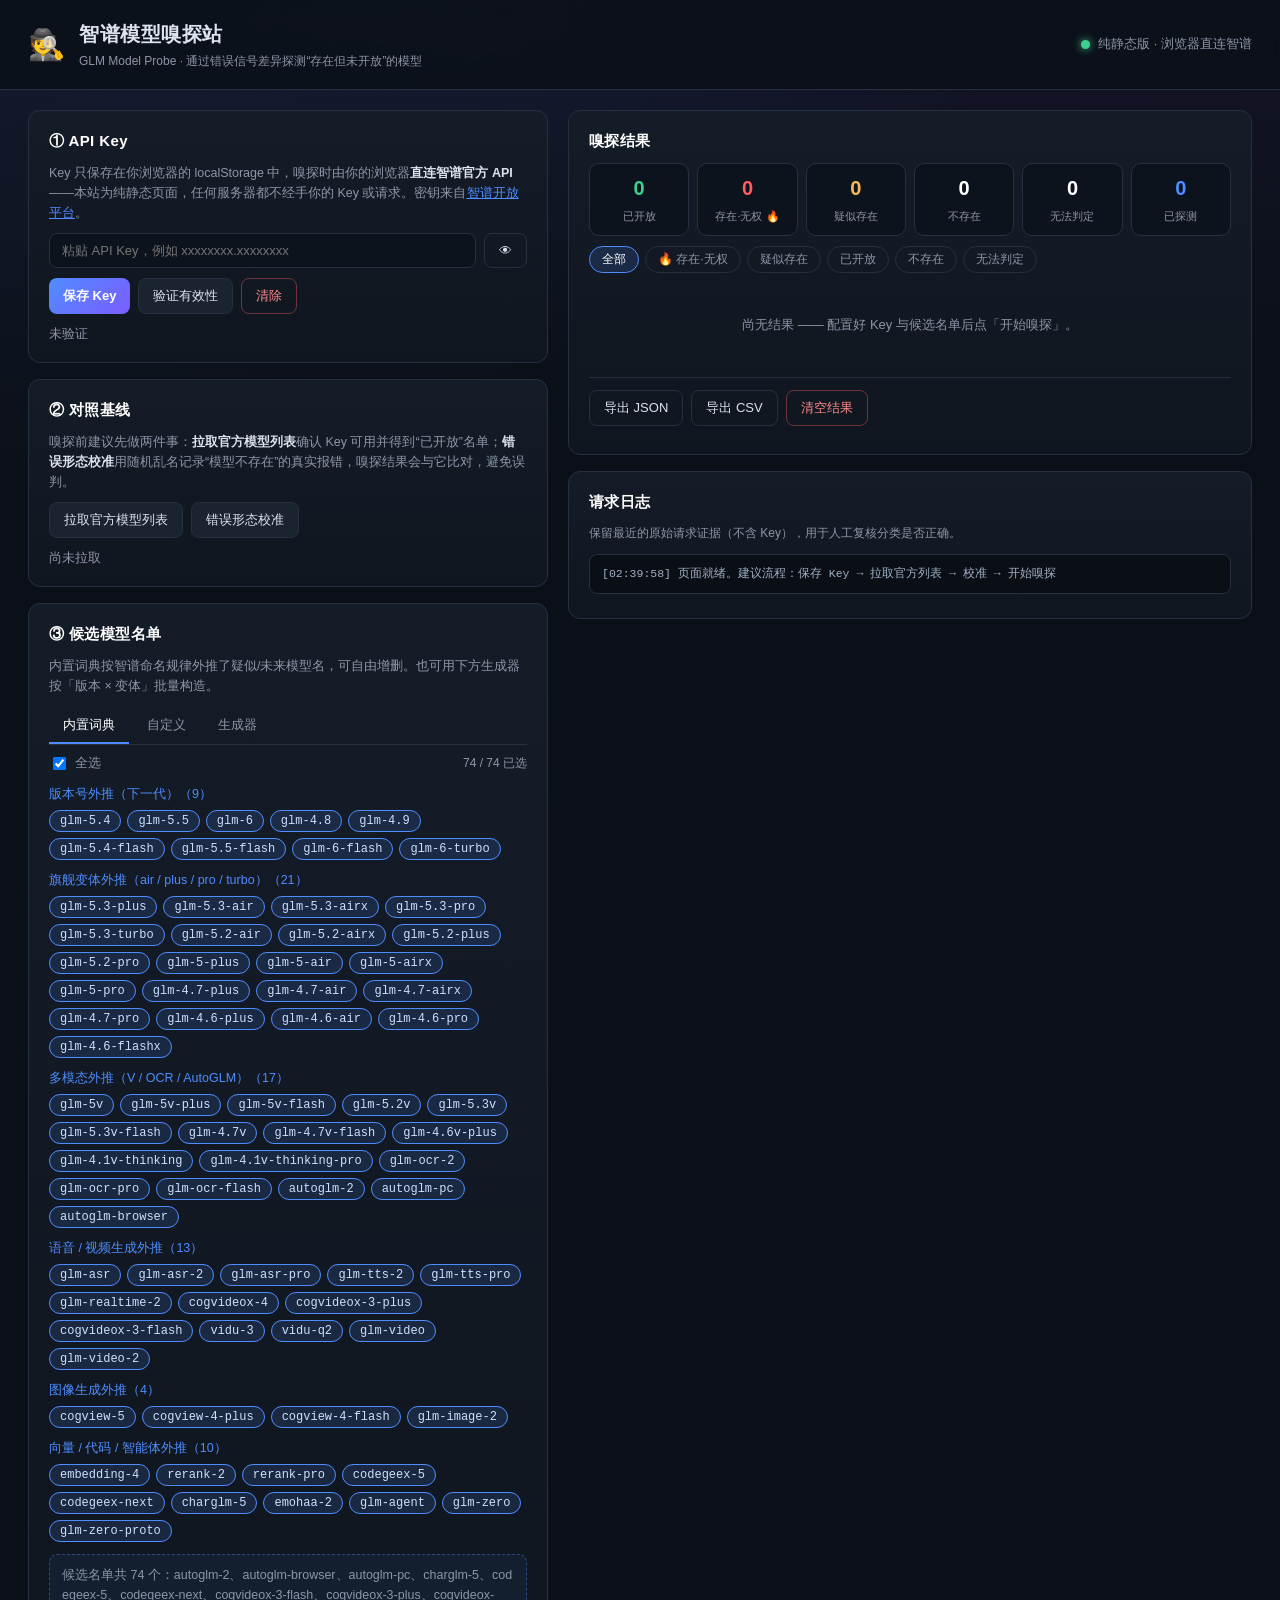
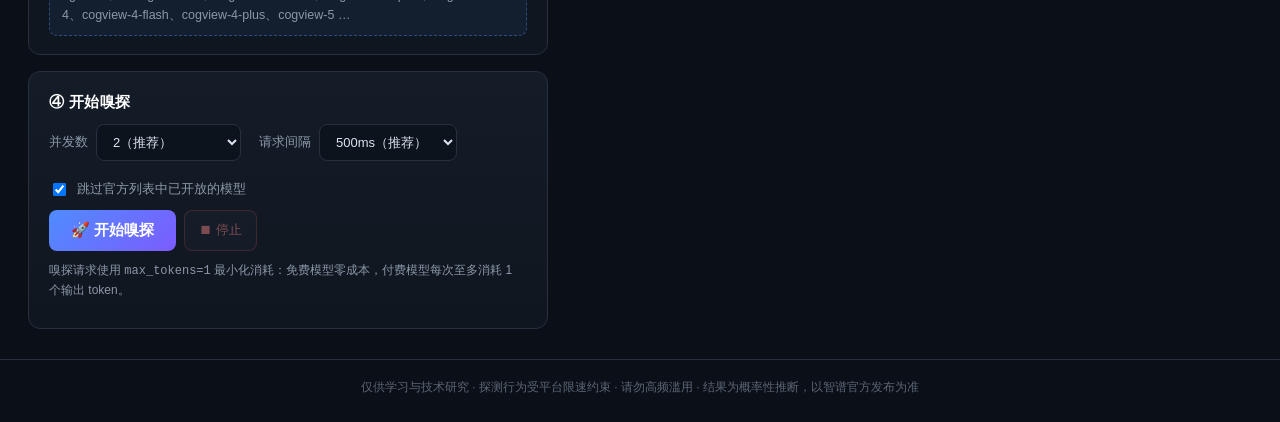
==== public/index.html @ 01c6be65 "init: zhipu model sniffer (pure static, GitHub Pages ready)" ====
<!DOCTYPE html>
<html lang="zh-CN">
<head>
<meta charset="UTF-8" />
<meta name="viewport" content="width=device-width, initial-scale=1.0" />
<title>智谱模型嗅探站 · GLM Model Probe</title>
<link rel="stylesheet" href="style.css" />
<link rel="icon" href="data:image/svg+xml,<svg xmlns='http://www.w3.org/2000/svg' viewBox='0 0 100 100'><text y='.9em' font-size='90'>🕵️</text></svg>" />
</head>
<body>

<header class="topbar">
  <div class="brand">
    <span class="logo">🕵️</span>
    <div>
      <h1>智谱模型嗅探站</h1>
      <p class="sub">GLM Model Probe · 通过错误信号差异探测“存在但未开放”的模型</p>
    </div>
  </div>
  <div class="conn">
    <span id="connDot" class="dot"></span>
    <span id="connText">连接中…</span>
  </div>
</header>

<main class="layout">

  <!-- 左列：配置与控制 -->
  <section class="col-left">

    <!-- API Key -->
    <div class="card" id="cardKey">
      <h2>① API Key</h2>
      <p class="hint">Key 只保存在你浏览器的 localStorage 中，嗅探时由你的浏览器<b>直连智谱官方 API</b>——本站为纯静态页面，任何服务器都不经手你的 Key 或请求。密钥来自<a href="https://open.bigmodel.cn/usercenter/apikeys" target="_blank" rel="noopener">智谱开放平台</a>。</p>
      <div class="key-row">
        <input id="apiKeyInput" type="password" placeholder="粘贴 API Key，例如 xxxxxxxx.xxxxxxxx" autocomplete="off" spellcheck="false" />
        <button id="toggleKeyBtn" class="btn ghost" title="显示/隐藏">👁</button>
      </div>
      <div class="row-btns">
        <button id="saveKeyBtn" class="btn primary">保存 Key</button>
        <button id="verifyKeyBtn" class="btn">验证有效性</button>
        <button id="clearKeyBtn" class="btn danger ghost">清除</button>
      </div>
      <div id="keyStatus" class="status-line" data-state="idle">未验证</div>
    </div>

    <!-- 对照基线 -->
    <div class="card" id="cardBaseline">
      <h2>② 对照基线</h2>
      <p class="hint">嗅探前建议先做两件事：<b>拉取官方模型列表</b>确认 Key 可用并得到“已开放”名单；<b>错误形态校准</b>用随机乱名记录“模型不存在”的真实报错，嗅探结果会与它比对，避免误判。</p>
      <div class="row-btns">
        <button id="fetchModelsBtn" class="btn">拉取官方模型列表</button>
        <button id="calibrateBtn" class="btn">错误形态校准</button>
      </div>
      <div id="baselineStatus" class="status-line" data-state="idle">尚未拉取</div>
      <div id="openModelsBox" class="chips-box hidden">
        <div class="chips-title">官方列表中的已开放模型（<span id="openModelsCount">0</span>）</div>
        <div id="openModelsChips" class="chips"></div>
      </div>
      <div id="calibBox" class="calib-box hidden">
        <div class="chips-title">“不存在”基线形态（乱名实测）</div>
        <pre id="calibDetail" class="raw-pre"></pre>
      </div>
    </div>

    <!-- 候选名单 -->
    <div class="card" id="cardCandidates">
      <h2>③ 候选模型名单</h2>
      <p class="hint">内置词典按智谱命名规律外推了疑似/未来模型名，可自由增删。也可用下方生成器按「版本 × 变体」批量构造。</p>

      <div class="tabs">
        <button class="tab active" data-tab="builtin">内置词典</button>
        <button class="tab" data-tab="custom">自定义</button>
        <button class="tab" data-tab="gen">生成器</button>
      </div>

      <!-- 内置词典 -->
      <div class="tab-pane active" id="pane-builtin">
        <div class="dict-toolbar">
          <label class="chk"><input type="checkbox" id="selAllBuiltin" checked /> 全选</label>
          <span class="count" id="builtinCount">0 / 0 已选</span>
        </div>
        <div id="builtinGroups"></div>
      </div>

      <!-- 自定义 -->
      <div class="tab-pane" id="pane-custom">
        <p class="hint">每行一个模型名（会自动去重、转小写、去除非法字符）：</p>
        <textarea id="customInput" rows="6" placeholder="glm-5.4&#10;glm-5.5-air&#10;my-secret-model"></textarea>
        <div class="row-btns">
          <button id="applyCustomBtn" class="btn">并入候选名单</button>
          <button id="clearCustomBtn" class="btn ghost danger">清空自定义</button>
        </div>
      </div>

      <!-- 生成器 -->
      <div class="tab-pane" id="pane-gen">
        <p class="hint">基础版本名（逗号或空格分隔）：</p>
        <input id="genBase" type="text" value="glm-5.4, glm-5.5, glm-6" spellcheck="false" />
        <p class="hint">要尝试的变体后缀：</p>
        <div id="genSuffixes" class="chips selectable"></div>
        <div class="row-btns">
          <button id="genPreviewBtn" class="btn ghost">预览</button>
          <button id="genApplyBtn" class="btn">并入候选名单</button>
        </div>
        <div id="genPreview" class="gen-preview hidden"></div>
      </div>

      <div class="cand-summary" id="candSummary">候选名单为空</div>
    </div>

    <!-- 嗅探控制 -->
    <div class="card" id="cardRun">
      <h2>④ 开始嗅探</h2>
      <div class="run-settings">
        <label>并发数
          <select id="concurrency">
            <option value="1">1（最稳妥）</option>
            <option value="2" selected>2（推荐）</option>
            <option value="3">3</option>
            <option value="4">4（易触发限流）</option>
          </select>
        </label>
        <label>请求间隔
          <select id="intervalMs">
            <option value="200">200ms（快）</option>
            <option value="500" selected>500ms（推荐）</option>
            <option value="1000">1s（慢）</option>
            <option value="2000">2s（极慢）</option>
          </select>
        </label>
        <label class="chk"><input type="checkbox" id="skipOpen" checked /> 跳过官方列表中已开放的模型</label>
      </div>
      <div class="row-btns">
        <button id="startBtn" class="btn primary big">🚀 开始嗅探</button>
        <button id="stopBtn" class="btn danger" disabled>⏹ 停止</button>
      </div>
      <div class="progress-wrap hidden" id="progressWrap">
        <div class="progress"><div id="progressBar"></div></div>
        <div class="progress-text" id="progressText">0 / 0</div>
      </div>
      <p class="hint small">嗅探请求使用 <code>max_tokens=1</code> 最小化消耗：免费模型零成本，付费模型每次至多消耗 1 个输出 token。</p>
    </div>

  </section>

  <!-- 右列：结果 -->
  <section class="col-right">

    <div class="card sticky">
      <h2>嗅探结果</h2>
      <div class="stat-grid" id="statGrid">
        <div class="stat s-open"><b id="statOpen">0</b><span>已开放</span></div>
        <div class="stat s-locked"><b id="statLocked">0</b><span>存在·无权 🔥</span></div>
        <div class="stat s-likely"><b id="statLikely">0</b><span>疑似存在</span></div>
        <div class="stat s-notfound"><b id="statNotFound">0</b><span>不存在</span></div>
        <div class="stat s-unknown"><b id="statUnknown">0</b><span>无法判定</span></div>
        <div class="stat s-total"><b id="statTotal">0</b><span>已探测</span></div>
      </div>

      <div class="filters" id="filters">
        <button class="filter active" data-f="all">全部</button>
        <button class="filter f-locked" data-f="locked">🔥 存在·无权</button>
        <button class="filter f-likely" data-f="likely">疑似存在</button>
        <button class="filter f-open" data-f="open">已开放</button>
        <button class="filter f-notfound" data-f="notfound">不存在</button>
        <button class="filter f-unknown" data-f="unknown">无法判定</button>
      </div>

      <div id="resultList" class="result-list"></div>

      <div class="row-btns export-row">
        <button id="exportJsonBtn" class="btn ghost">导出 JSON</button>
        <button id="exportCsvBtn" class="btn ghost">导出 CSV</button>
        <button id="clearResultsBtn" class="btn ghost danger">清空结果</button>
      </div>
    </div>

    <div class="card">
      <h2>请求日志</h2>
      <p class="hint small">保留最近的原始请求证据（不含 Key），用于人工复核分类是否正确。</p>
      <pre id="logBox" class="raw-pre log">等待操作…</pre>
    </div>

  </section>
</main>

<footer class="foot">
  仅供学习与技术研究 · 探测行为受平台限速约束 · 请勿高频滥用 · 结果为概率性推断，以智谱官方发布为准
</footer>

<script src="candidates.js"></script>
<script src="app.js"></script>
</body>
</html>
---- public/style.css ----
/* 智谱模型嗅探站 —— 深色科技风 */
:root {
  --bg: #0b0f17;
  --bg2: #10161f;
  --card: #141c28;
  --card2: #1a2330;
  --line: #26303f;
  --text: #dbe4f0;
  --dim: #8b97a8;
  --accent: #4f8cff;
  --accent2: #7c5cff;
  --ok: #3ecf8e;
  --warn: #f5b950;
  --fire: #ff5d5d;
  --fire-glow: rgba(255, 93, 93, 0.35);
  --radius: 12px;
}
* { box-sizing: border-box; }
html, body { margin: 0; padding: 0; }
body {
  background: radial-gradient(1200px 600px at 80% -10%, rgba(124, 92, 255, 0.12), transparent),
              radial-gradient(1000px 500px at 0% 0%, rgba(79, 140, 255, 0.10), transparent),
              var(--bg);
  color: var(--text);
  font-family: "PingFang SC", "Microsoft YaHei", "Helvetica Neue", Arial, sans-serif;
  font-size: 14px;
  line-height: 1.6;
}
a { color: var(--accent); }

/* ---------- 顶栏 ---------- */
.topbar {
  display: flex; justify-content: space-between; align-items: center;
  padding: 18px 28px;
  border-bottom: 1px solid var(--line);
  background: rgba(11, 15, 23, 0.8);
  backdrop-filter: blur(8px);
  position: sticky; top: 0; z-index: 10;
}
.brand { display: flex; align-items: center; gap: 14px; }
.logo { font-size: 30px; }
.brand h1 { margin: 0; font-size: 20px; letter-spacing: 0.5px; }
.brand .sub { margin: 2px 0 0; color: var(--dim); font-size: 12px; }
.conn { display: flex; align-items: center; gap: 8px; color: var(--dim); font-size: 13px; }
.dot { width: 9px; height: 9px; border-radius: 50%; background: var(--warn); display: inline-block; }
.dot.ok { background: var(--ok); box-shadow: 0 0 8px var(--ok); }
.dot.err { background: var(--fire); box-shadow: 0 0 8px var(--fire); }

/* ---------- 布局 ---------- */
.layout {
  display: grid; grid-template-columns: minmax(380px, 520px) 1fr;
  gap: 20px; padding: 20px 28px; max-width: 1400px; margin: 0 auto;
  align-items: start;
}
@media (max-width: 980px) { .layout { grid-template-columns: 1fr; } }
.col-left, .col-right { display: flex; flex-direction: column; gap: 16px; min-width: 0; }
.sticky { position: sticky; top: 76px; }

/* ---------- 卡片 ---------- */
.card {
  background: linear-gradient(180deg, var(--card), var(--bg2));
  border: 1px solid var(--line);
  border-radius: var(--radius);
  padding: 18px 20px;
}
.card h2 { margin: 0 0 10px; font-size: 15px; color: #fff; letter-spacing: 0.4px; }
.hint { color: var(--dim); font-size: 12.5px; margin: 4px 0 10px; }
.hint.small { font-size: 12px; }
.hint b { color: var(--text); }

/* ---------- 控件 ---------- */
input[type="text"], input[type="password"], textarea, select {
  width: 100%;
  background: #0d131c;
  border: 1px solid var(--line);
  border-radius: 8px;
  color: var(--text);
  padding: 9px 12px;
  font-size: 13px;
  font-family: inherit;
  outline: none;
  transition: border-color 0.15s;
}
input:focus, textarea:focus { border-color: var(--accent); }
textarea { resize: vertical; font-family: ui-monospace, Menlo, monospace; }
select { width: auto; }
label { color: var(--dim); font-size: 13px; }

.btn {
  background: var(--card2);
  color: var(--text);
  border: 1px solid var(--line);
  border-radius: 8px;
  padding: 8px 14px;
  font-size: 13px;
  cursor: pointer;
  transition: all 0.15s;
  font-family: inherit;
}
.btn:hover:not(:disabled) { border-color: var(--accent); filter: brightness(1.15); }
.btn:disabled { opacity: 0.45; cursor: not-allowed; }
.btn.primary {
  background: linear-gradient(135deg, var(--accent), var(--accent2));
  border: none; color: #fff; font-weight: 600;
}
.btn.primary:hover:not(:disabled) { filter: brightness(1.1); }
.btn.danger { color: #ff8a8a; border-color: rgba(255, 93, 93, 0.4); }
.btn.ghost { background: transparent; }
.btn.big { padding: 11px 22px; font-size: 15px; }
.row-btns { display: flex; gap: 8px; margin: 10px 0; flex-wrap: wrap; }
.key-row { display: flex; gap: 8px; margin: 8px 0 4px; }
.key-row input { flex: 1; }

.status-line { margin-top: 6px; font-size: 12.5px; color: var(--dim); }
.status-line[data-state="ok"] { color: var(--ok); }
.status-line[data-state="err"] { color: var(--fire); }
.status-line[data-state="warn"] { color: var(--warn); }
.status-line[data-state="busy"] { color: var(--accent); }

/* ---------- chips ---------- */
.chips { display: flex; flex-wrap: wrap; gap: 6px; margin: 6px 0; }
.chip {
  background: #0d131c; border: 1px solid var(--line); color: var(--dim);
  border-radius: 999px; padding: 3px 10px; font-size: 12px;
  cursor: pointer; transition: all 0.12s; font-family: ui-monospace, Menlo, monospace;
}
.chip:hover { border-color: var(--accent); color: var(--text); }
.chip.on { background: rgba(79, 140, 255, 0.14); border-color: var(--accent); color: #cfe0ff; }
.chip.static { cursor: default; background: rgba(62, 207, 142, 0.10); border-color: rgba(62, 207, 142, 0.4); color: #b9ecd6; }
.chips-box { margin-top: 10px; max-height: 180px; overflow: auto; }
.chips-title { font-size: 12.5px; color: var(--text); font-weight: 600; margin: 8px 0 4px; }

.dict-toolbar { display: flex; justify-content: space-between; align-items: center; margin-bottom: 4px; }
.chk { display: flex; align-items: center; gap: 6px; cursor: pointer; }
.count { font-size: 12px; color: var(--dim); }
.group { margin: 10px 0; }
.group-title { font-size: 12.5px; color: var(--accent); margin-bottom: 4px; }

/* ---------- tabs ---------- */
.tabs { display: flex; gap: 4px; margin: 12px 0 8px; border-bottom: 1px solid var(--line); }
.tab {
  background: none; border: none; color: var(--dim); padding: 8px 14px;
  cursor: pointer; font-size: 13px; border-bottom: 2px solid transparent; font-family: inherit;
}
.tab.active { color: #fff; border-bottom-color: var(--accent); }
.tab-pane { display: none; }
.tab-pane.active { display: block; }

/* ---------- 生成器 ---------- */
#genBase { margin: 4px 0 8px; }
.gen-preview {
  margin-top: 8px; padding: 10px; background: #0d131c; border: 1px solid var(--line);
  border-radius: 8px; font-size: 12px; color: var(--dim);
  font-family: ui-monospace, Menlo, monospace; white-space: pre-wrap; max-height: 140px; overflow: auto;
}
.cand-summary {
  margin-top: 12px; padding: 10px 12px; background: rgba(79, 140, 255, 0.07);
  border: 1px dashed rgba(79, 140, 255, 0.4); border-radius: 8px;
  font-size: 12.5px; color: var(--dim); word-break: break-all;
}

/* ---------- 运行控制 ---------- */
.run-settings { display: flex; gap: 18px; flex-wrap: wrap; align-items: center; margin: 8px 0; }
.run-settings label { display: flex; align-items: center; gap: 8px; }
.progress-wrap { margin: 10px 0 4px; }
.progress { height: 8px; background: #0d131c; border-radius: 999px; overflow: hidden; }
#progressBar { height: 100%; width: 0; background: linear-gradient(90deg, var(--accent), var(--accent2)); transition: width 0.25s; }
.progress-text { text-align: right; font-size: 12px; color: var(--dim); margin-top: 4px; }

/* ---------- 统计卡 ---------- */
.stat-grid { display: grid; grid-template-columns: repeat(6, 1fr); gap: 8px; margin: 10px 0; }
@media (max-width: 700px) { .stat-grid { grid-template-columns: repeat(3, 1fr); } }
.stat {
  background: #0d131c; border: 1px solid var(--line); border-radius: 10px;
  padding: 8px 4px; text-align: center;
}
.stat b { display: block; font-size: 20px; color: #fff; }
.stat span { font-size: 11px; color: var(--dim); white-space: nowrap; }
.s-locked b { color: var(--fire); }
.s-likely b { color: var(--warn); }
.s-open b { color: var(--ok); }
.s-total b { color: var(--accent); }

/* ---------- 过滤器 ---------- */
.filters { display: flex; gap: 6px; flex-wrap: wrap; margin: 8px 0 12px; }
.filter {
  background: transparent; border: 1px solid var(--line); color: var(--dim);
  border-radius: 999px; padding: 4px 12px; font-size: 12px; cursor: pointer; font-family: inherit;
}
.filter.active { border-color: var(--accent); color: #fff; background: rgba(79, 140, 255, 0.15); }
.filter.f-locked.active { border-color: var(--fire); background: var(--fire-glow); }

/* ---------- 结果列表 ---------- */
.result-list { max-height: 460px; overflow: auto; display: flex; flex-direction: column; gap: 8px; }
.empty { color: var(--dim); text-align: center; padding: 30px 10px; font-size: 13px; }
.result {
  border: 1px solid var(--line); border-radius: 10px; padding: 10px 12px;
  background: #0d131c; animation: fadeIn 0.25s ease;
}
@keyframes fadeIn { from { opacity: 0; transform: translateY(4px); } to { opacity: 1; } }
.result.r-locked { border-color: rgba(255, 93, 93, 0.55); box-shadow: 0 0 14px var(--fire-glow); }
.result.r-likely { border-color: rgba(245, 185, 80, 0.45); }
.r-main { display: flex; align-items: center; gap: 8px; flex-wrap: wrap; }
.r-icon { font-size: 15px; }
.r-name { font-family: ui-monospace, Menlo, monospace; font-size: 14px; color: #fff; font-weight: 600; }
.badge {
  font-size: 11px; border-radius: 999px; padding: 1px 9px;
  border: 1px solid var(--line); color: var(--dim);
}
.b-open { color: var(--ok); border-color: rgba(62, 207, 142, 0.5); }
.b-locked { color: #fff; background: var(--fire-glow); border-color: var(--fire); }
.b-likely { color: var(--warn); border-color: rgba(245, 185, 80, 0.5); }
.b-notfound { color: #6b7686; }
.r-sub { margin-top: 4px; font-size: 11.5px; color: var(--dim); font-family: ui-monospace, Menlo, monospace; word-break: break-all; }
.export-row { margin-top: 12px; border-top: 1px solid var(--line); padding-top: 12px; }

/* ---------- 日志 / 校准 ---------- */
.raw-pre {
  background: #0a0e15; border: 1px solid var(--line); border-radius: 8px;
  padding: 10px 12px; font-size: 11.5px; color: #9fb0c5;
  font-family: ui-monospace, Menlo, Menlo, monospace;
  white-space: pre-wrap; word-break: break-all; max-height: 220px; overflow: auto; margin: 6px 0;
}
.raw-pre.log { max-height: 260px; }
.calib-box { margin-top: 10px; }
.hidden { display: none !important; }

/* ---------- 页脚 ---------- */
.foot {
  text-align: center; color: #5b6675; font-size: 12px;
  padding: 18px 20px 26px; border-top: 1px solid var(--line); margin-top: 10px;
}

/* 滚动条 */
::-webkit-scrollbar { width: 9px; height: 9px; }
::-webkit-scrollbar-thumb { background: #2a3442; border-radius: 8px; }
::-webkit-scrollbar-track { background: transparent; }
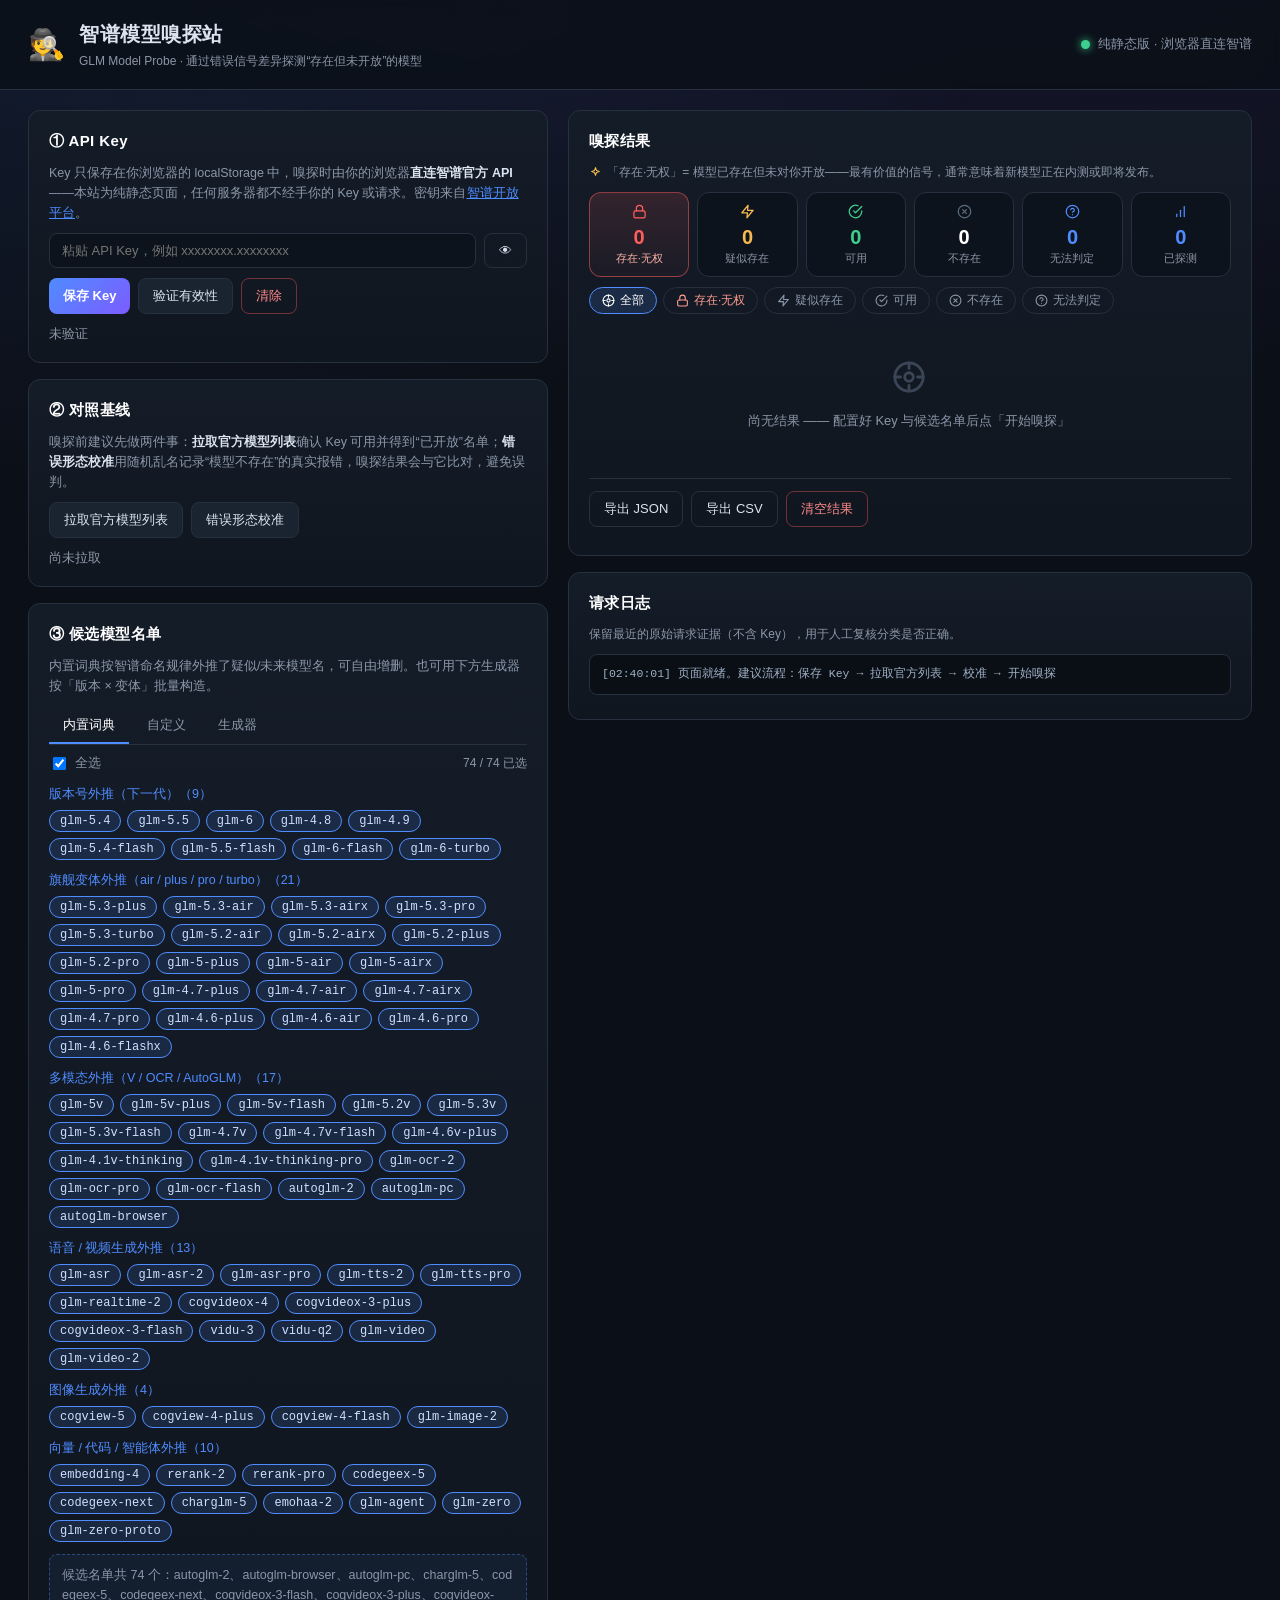
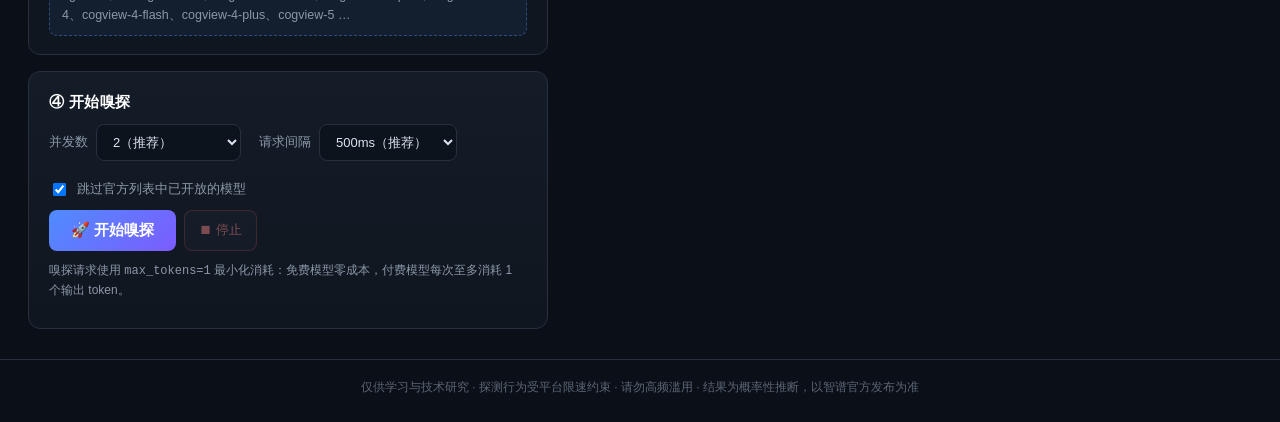
==== commit 9f253aef: "redesign results UI: modern SVG icons, highlighted locked (internal-beta) cards, iconized stats/filt" ====
--- a/public/index.html
+++ b/public/index.html
@@ -149,20 +149,21 @@
 
     <div class="card sticky">
       <h2>嗅探结果</h2>
+      <p class="hint small key-hint"><span class="hint-ic" data-ic="sparkle"></span>「存在·无权」= 模型已存在但未对你开放——最有价值的信号，通常意味着新模型正在内测或即将发布。</p>
       <div class="stat-grid" id="statGrid">
-        <div class="stat s-open"><b id="statOpen">0</b><span>已开放</span></div>
-        <div class="stat s-locked"><b id="statLocked">0</b><span>存在·无权 🔥</span></div>
-        <div class="stat s-likely"><b id="statLikely">0</b><span>疑似存在</span></div>
-        <div class="stat s-notfound"><b id="statNotFound">0</b><span>不存在</span></div>
-        <div class="stat s-unknown"><b id="statUnknown">0</b><span>无法判定</span></div>
-        <div class="stat s-total"><b id="statTotal">0</b><span>已探测</span></div>
+        <div class="stat s-locked"><span class="stat-ic" data-ic="locked"></span><b id="statLocked">0</b><span class="lbl">存在·无权</span></div>
+        <div class="stat s-likely"><span class="stat-ic" data-ic="likely"></span><b id="statLikely">0</b><span class="lbl">疑似存在</span></div>
+        <div class="stat s-open"><span class="stat-ic" data-ic="open"></span><b id="statOpen">0</b><span class="lbl">可用</span></div>
+        <div class="stat s-notfound"><span class="stat-ic" data-ic="notfound"></span><b id="statNotFound">0</b><span class="lbl">不存在</span></div>
+        <div class="stat s-unknown"><span class="stat-ic" data-ic="unknown"></span><b id="statUnknown">0</b><span class="lbl">无法判定</span></div>
+        <div class="stat s-total"><span class="stat-ic" data-ic="total"></span><b id="statTotal">0</b><span class="lbl">已探测</span></div>
       </div>
 
       <div class="filters" id="filters">
         <button class="filter active" data-f="all">全部</button>
-        <button class="filter f-locked" data-f="locked">🔥 存在·无权</button>
+        <button class="filter f-locked" data-f="locked">存在·无权</button>
         <button class="filter f-likely" data-f="likely">疑似存在</button>
-        <button class="filter f-open" data-f="open">已开放</button>
+        <button class="filter f-open" data-f="open">可用</button>
         <button class="filter f-notfound" data-f="notfound">不存在</button>
         <button class="filter f-unknown" data-f="unknown">无法判定</button>
       </div>
--- a/public/style.css
+++ b/public/style.css
@@ -171,47 +171,119 @@
 .stat-grid { display: grid; grid-template-columns: repeat(6, 1fr); gap: 8px; margin: 10px 0; }
 @media (max-width: 700px) { .stat-grid { grid-template-columns: repeat(3, 1fr); } }
 .stat {
-  background: #0d131c; border: 1px solid var(--line); border-radius: 10px;
-  padding: 8px 4px; text-align: center;
-}
-.stat b { display: block; font-size: 20px; color: #fff; }
-.stat span { font-size: 11px; color: var(--dim); white-space: nowrap; }
-.s-locked b { color: var(--fire); }
-.s-likely b { color: var(--warn); }
-.s-open b { color: var(--ok); }
-.s-total b { color: var(--accent); }
+  position: relative; overflow: hidden;
+  background: #0d131c; border: 1px solid var(--line); border-radius: 12px;
+  padding: 10px 4px 9px; text-align: center;
+}
+.stat-ic { display: inline-flex; color: #5b6b7e; margin-bottom: 3px; }
+.stat-ic svg { width: 15px; height: 15px; }
+.stat b { display: block; font-size: 20px; color: #fff; line-height: 1.15; }
+.stat .lbl { display: block; font-size: 11px; color: var(--dim); white-space: nowrap; margin-top: 1px; }
+.s-locked {
+  border-color: rgba(255, 93, 93, 0.5);
+  background: linear-gradient(180deg, rgba(255, 93, 93, 0.14), rgba(255, 93, 93, 0.03));
+}
+.s-locked .stat-ic, .s-locked b { color: var(--fire); }
+.s-locked .lbl { color: #ffb3a7; }
+.s-likely .stat-ic, .s-likely b { color: var(--warn); }
+.s-open .stat-ic, .s-open b { color: var(--ok); }
+.s-unknown .stat-ic, .s-unknown b { color: var(--accent); }
+.s-total .stat-ic, .s-total b { color: var(--accent); }
 
 /* ---------- 过滤器 ---------- */
 .filters { display: flex; gap: 6px; flex-wrap: wrap; margin: 8px 0 12px; }
 .filter {
   background: transparent; border: 1px solid var(--line); color: var(--dim);
   border-radius: 999px; padding: 4px 12px; font-size: 12px; cursor: pointer; font-family: inherit;
-}
+  display: inline-flex; align-items: center; gap: 5px;
+}
+.filter .fic { display: inline-flex; }
+.filter .fic svg { width: 13px; height: 13px; }
 .filter.active { border-color: var(--accent); color: #fff; background: rgba(79, 140, 255, 0.15); }
-.filter.f-locked.active { border-color: var(--fire); background: var(--fire-glow); }
+.filter.f-locked { color: #ff9d8f; }
+.filter.f-locked.active { border-color: var(--fire); color: #fff; background: var(--fire-glow); }
+
+/* 结果区价值提示行 */
+.key-hint { display: flex; align-items: center; gap: 5px; margin: 2px 0 4px; }
+.hint-ic { display: inline-flex; color: var(--warn); flex: none; }
+.hint-ic svg { width: 13px; height: 13px; }
 
 /* ---------- 结果列表 ---------- */
-.result-list { max-height: 460px; overflow: auto; display: flex; flex-direction: column; gap: 8px; }
-.empty { color: var(--dim); text-align: center; padding: 30px 10px; font-size: 13px; }
+.result-list { max-height: 460px; overflow: auto; display: flex; flex-direction: column; gap: 8px; padding-right: 2px; }
+.empty {
+  color: var(--dim); text-align: center; padding: 34px 10px; font-size: 13px;
+  display: flex; flex-direction: column; align-items: center; gap: 10px;
+}
+.empty .empty-ic { color: #3a4656; }
+.empty .empty-ic svg { width: 34px; height: 34px; }
+
 .result {
-  border: 1px solid var(--line); border-radius: 10px; padding: 10px 12px;
+  display: grid; grid-template-columns: 38px 1fr; gap: 12px; align-items: flex-start;
+  border: 1px solid var(--line); border-radius: 12px; padding: 12px 14px;
   background: #0d131c; animation: fadeIn 0.25s ease;
 }
 @keyframes fadeIn { from { opacity: 0; transform: translateY(4px); } to { opacity: 1; } }
-.result.r-locked { border-color: rgba(255, 93, 93, 0.55); box-shadow: 0 0 14px var(--fire-glow); }
-.result.r-likely { border-color: rgba(245, 185, 80, 0.45); }
-.r-main { display: flex; align-items: center; gap: 8px; flex-wrap: wrap; }
-.r-icon { font-size: 15px; }
+
+/* 图标块 */
+.r-tile {
+  width: 38px; height: 38px; border-radius: 10px; flex: none;
+  display: flex; align-items: center; justify-content: center;
+  background: #1a2330; color: var(--dim);
+}
+.r-tile svg { width: 19px; height: 19px; }
+.r-open .r-tile { background: rgba(62, 207, 142, 0.12); color: var(--ok); }
+.r-locked .r-tile {
+  background: linear-gradient(135deg, #ff5d5d, #f5b950); color: #fff;
+  box-shadow: 0 2px 12px rgba(255, 93, 93, 0.35);
+}
+.r-likely .r-tile { background: rgba(245, 185, 80, 0.12); color: var(--warn); }
+.r-notfound .r-tile { background: #161c26; color: #6b7686; }
+.r-unknown .r-tile { background: rgba(79, 140, 255, 0.10); color: var(--accent); }
+
+/* 「存在·无权」卡片：渐变描边 + 辉光，强调内测发现 */
+.result.r-locked {
+  border: 1px solid transparent;
+  background:
+    linear-gradient(180deg, #1a1216, #130e13) padding-box,
+    linear-gradient(135deg, rgba(255, 93, 93, 0.85), rgba(245, 185, 80, 0.55)) border-box;
+  box-shadow: 0 0 20px rgba(255, 93, 93, 0.20);
+}
+.result.r-likely { border-color: rgba(245, 185, 80, 0.4); }
+
+.r-body { min-width: 0; }
+.r-head { display: flex; align-items: center; gap: 8px; flex-wrap: wrap; }
 .r-name { font-family: ui-monospace, Menlo, monospace; font-size: 14px; color: #fff; font-weight: 600; }
+
 .badge {
-  font-size: 11px; border-radius: 999px; padding: 1px 9px;
-  border: 1px solid var(--line); color: var(--dim);
-}
-.b-open { color: var(--ok); border-color: rgba(62, 207, 142, 0.5); }
-.b-locked { color: #fff; background: var(--fire-glow); border-color: var(--fire); }
-.b-likely { color: var(--warn); border-color: rgba(245, 185, 80, 0.5); }
+  font-size: 11px; border-radius: 999px; padding: 2px 10px;
+  border: 1px solid var(--line); color: var(--dim); font-weight: 500;
+}
+.b-open { color: var(--ok); border-color: rgba(62, 207, 142, 0.45); background: rgba(62, 207, 142, 0.08); }
+.b-locked { color: #ffd9d0; border-color: rgba(255, 93, 93, 0.6); background: rgba(255, 93, 93, 0.16); }
+.b-likely { color: var(--warn); border-color: rgba(245, 185, 80, 0.45); background: rgba(245, 185, 80, 0.08); }
 .b-notfound { color: #6b7686; }
-.r-sub { margin-top: 4px; font-size: 11.5px; color: var(--dim); font-family: ui-monospace, Menlo, monospace; word-break: break-all; }
+.b-unknown { color: var(--accent); border-color: rgba(79, 140, 255, 0.4); }
+
+/* 内测标签：流光渐变 */
+.hot-tag {
+  display: inline-flex; align-items: center; gap: 4px;
+  font-size: 11px; padding: 2px 10px; border-radius: 999px;
+  color: #fff; font-style: normal; font-weight: 600;
+  background: linear-gradient(120deg, #ff5d5d, #f5b950, #ff5d5d);
+  background-size: 200% 100%;
+  animation: shimmer 2.4s linear infinite;
+}
+.hot-tag svg { width: 11px; height: 11px; }
+@keyframes shimmer { from { background-position: 0% 0; } to { background-position: 200% 0; } }
+
+/* 证据 chips 与消息行 */
+.r-chips { display: flex; gap: 6px; flex-wrap: wrap; margin-top: 7px; }
+.pchip {
+  font-family: ui-monospace, Menlo, monospace; font-size: 10.5px; color: #93a3b8;
+  background: #0a0f16; border: 1px solid var(--line); padding: 1px 8px; border-radius: 6px;
+}
+.r-msg { margin-top: 6px; font-size: 12px; color: #8b97a8; word-break: break-all; }
+.r-locked .r-msg { color: #d9a29a; }
 .export-row { margin-top: 12px; border-top: 1px solid var(--line); padding-top: 12px; }
 
 /* ---------- 日志 / 校准 ---------- */
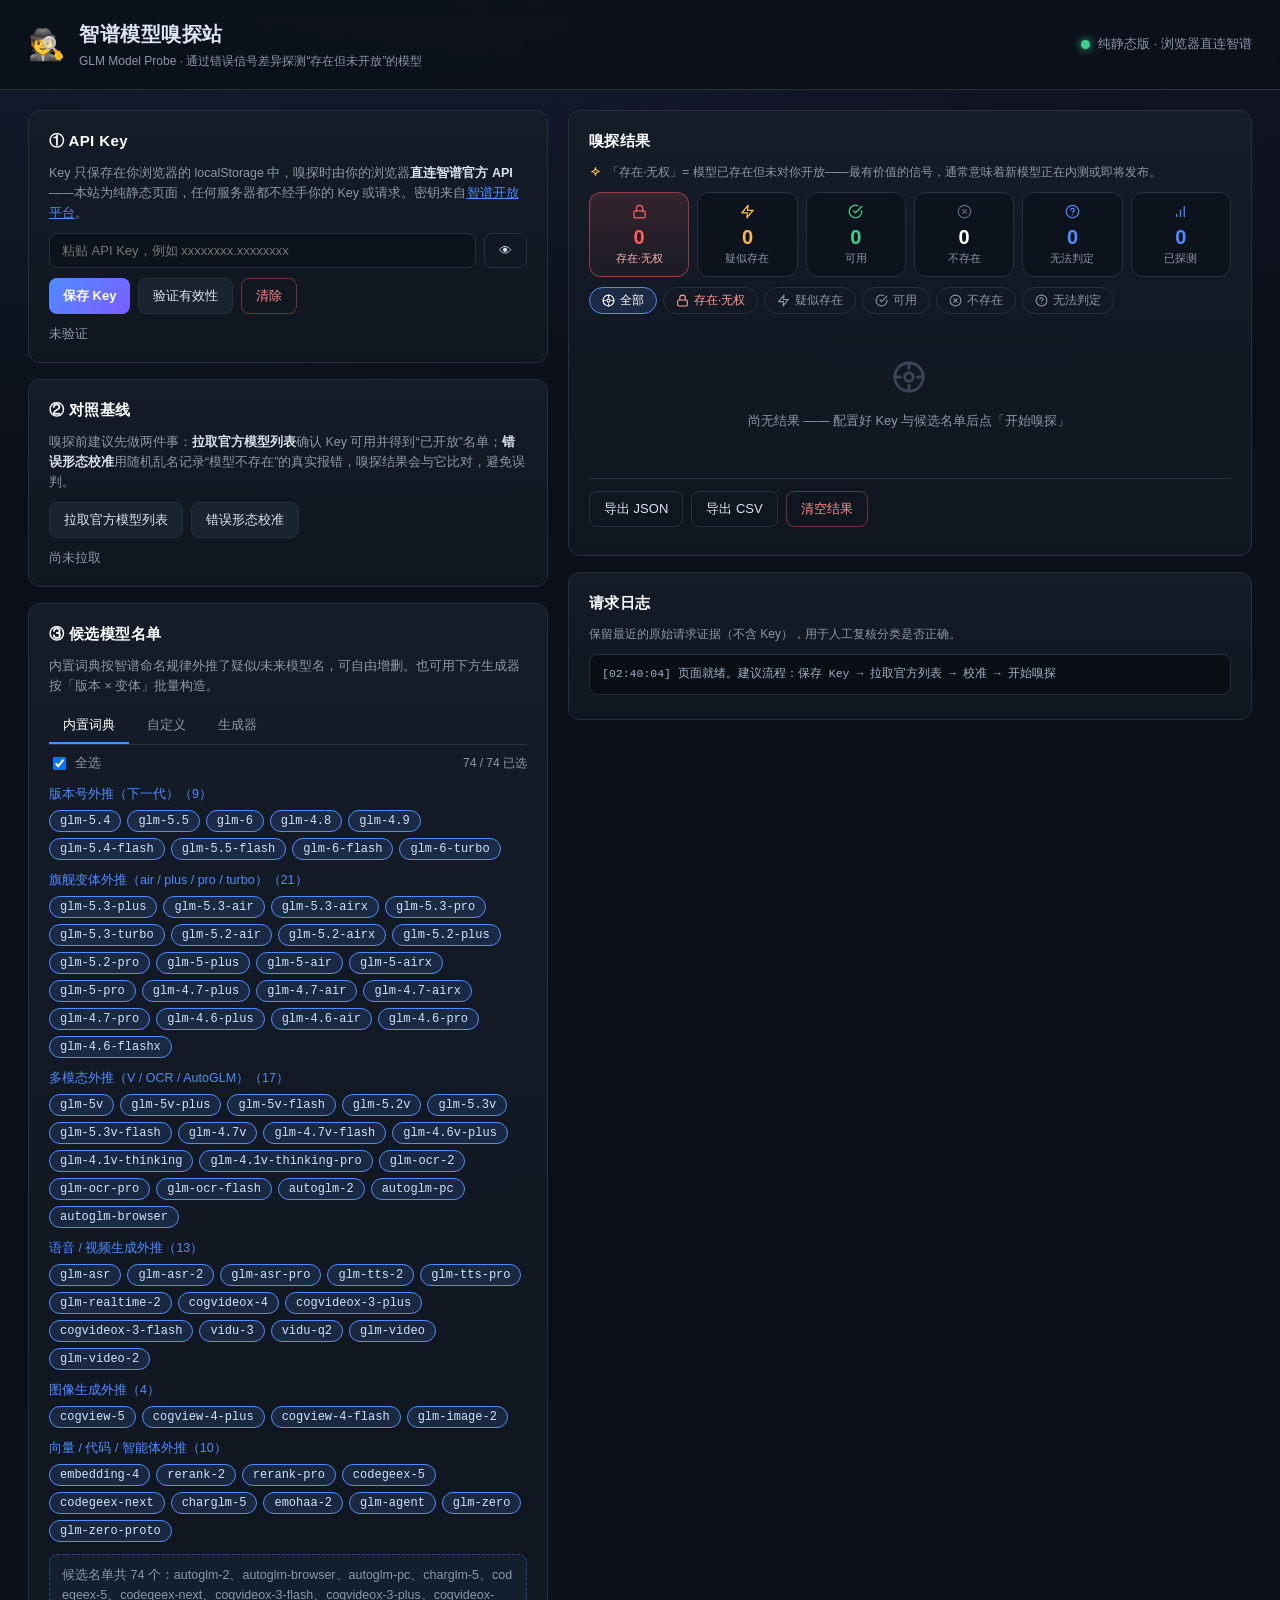
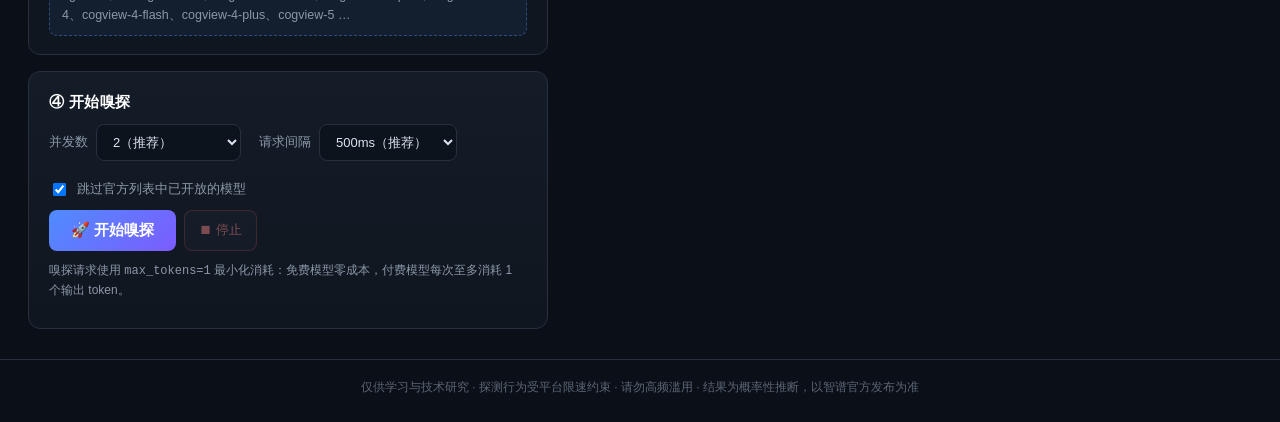
==== commit b535141f: "update API key platform link to bigmodel.cn/apikey/platform" ====
--- a/public/index.html
+++ b/public/index.html
@@ -31,7 +31,7 @@
     <!-- API Key -->
     <div class="card" id="cardKey">
       <h2>① API Key</h2>
-      <p class="hint">Key 只保存在你浏览器的 localStorage 中，嗅探时由你的浏览器<b>直连智谱官方 API</b>——本站为纯静态页面，任何服务器都不经手你的 Key 或请求。密钥来自<a href="https://open.bigmodel.cn/usercenter/apikeys" target="_blank" rel="noopener">智谱开放平台</a>。</p>
+      <p class="hint">Key 只保存在你浏览器的 localStorage 中，嗅探时由你的浏览器<b>直连智谱官方 API</b>——本站为纯静态页面，任何服务器都不经手你的 Key 或请求。密钥来自<a href="https://www.bigmodel.cn/apikey/platform" target="_blank" rel="noopener">智谱开放平台</a>。</p>
       <div class="key-row">
         <input id="apiKeyInput" type="password" placeholder="粘贴 API Key，例如 xxxxxxxx.xxxxxxxx" autocomplete="off" spellcheck="false" />
         <button id="toggleKeyBtn" class="btn ghost" title="显示/隐藏">👁</button>
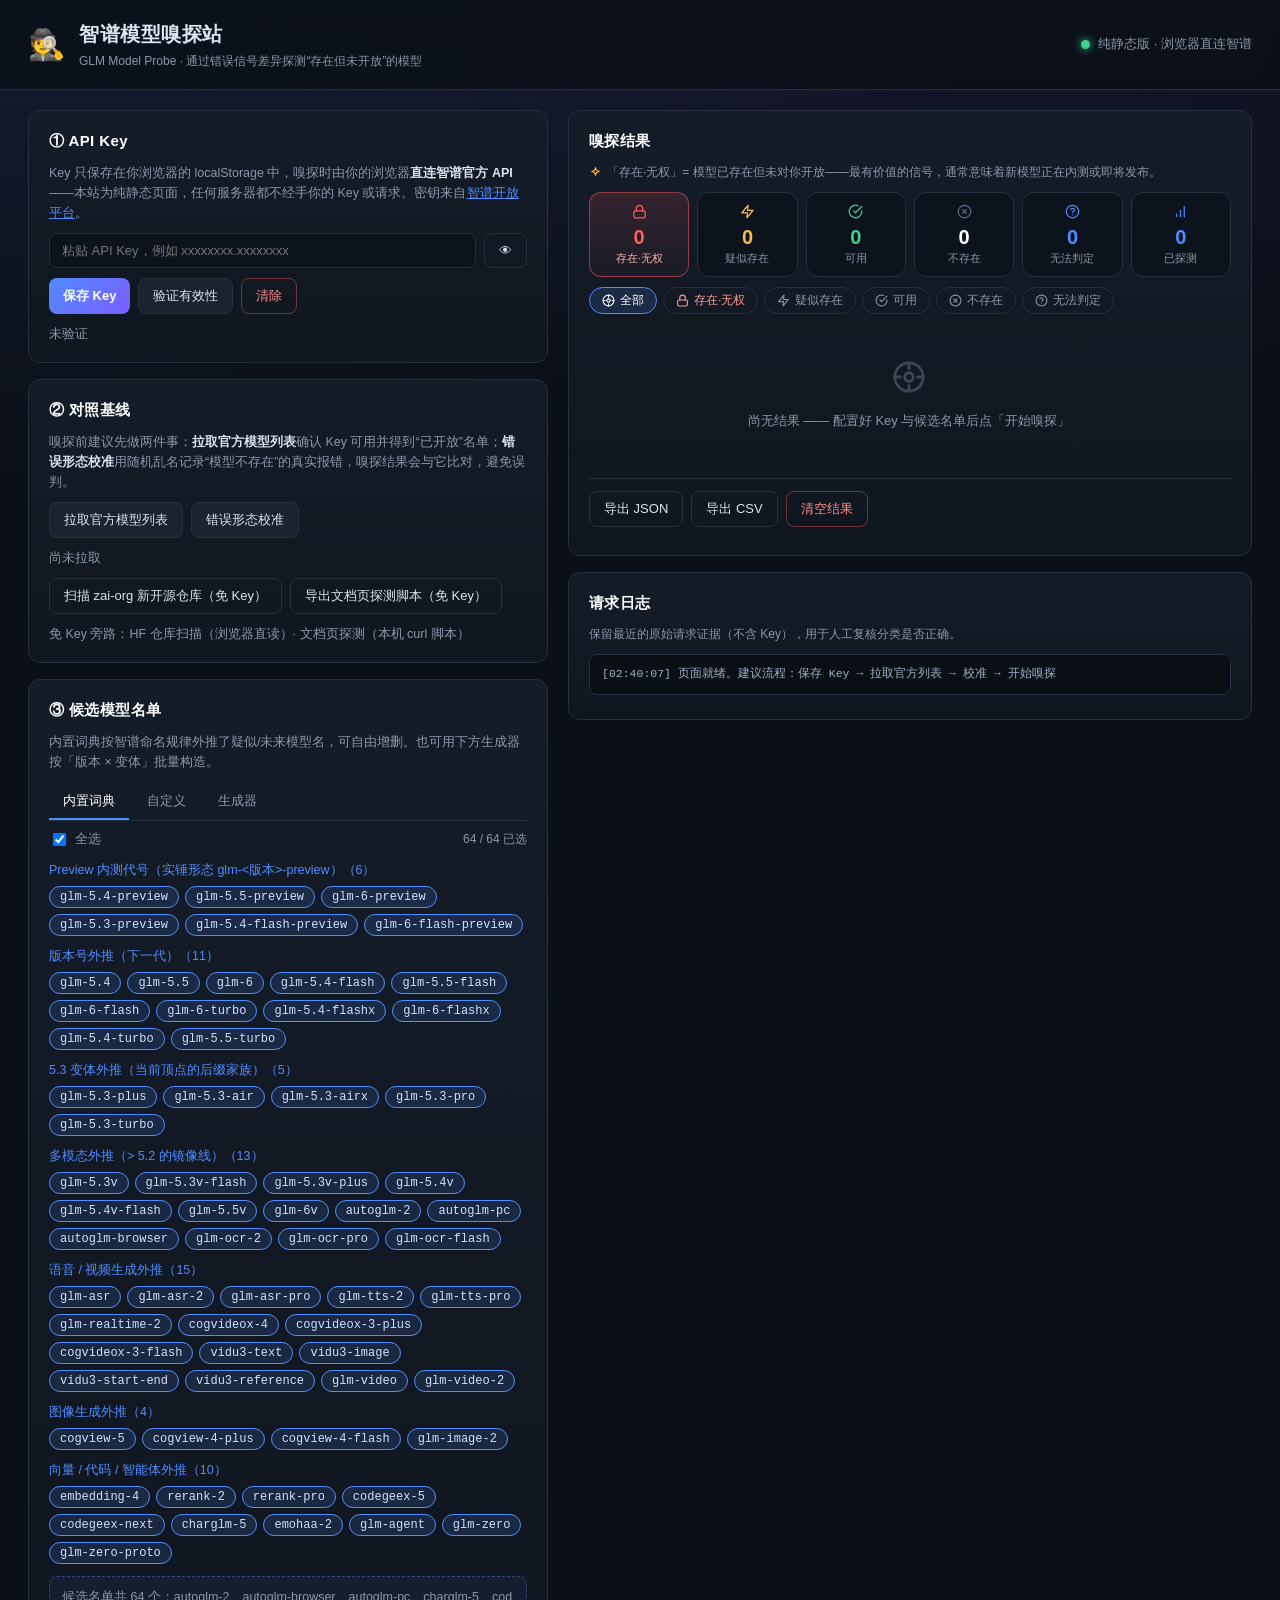
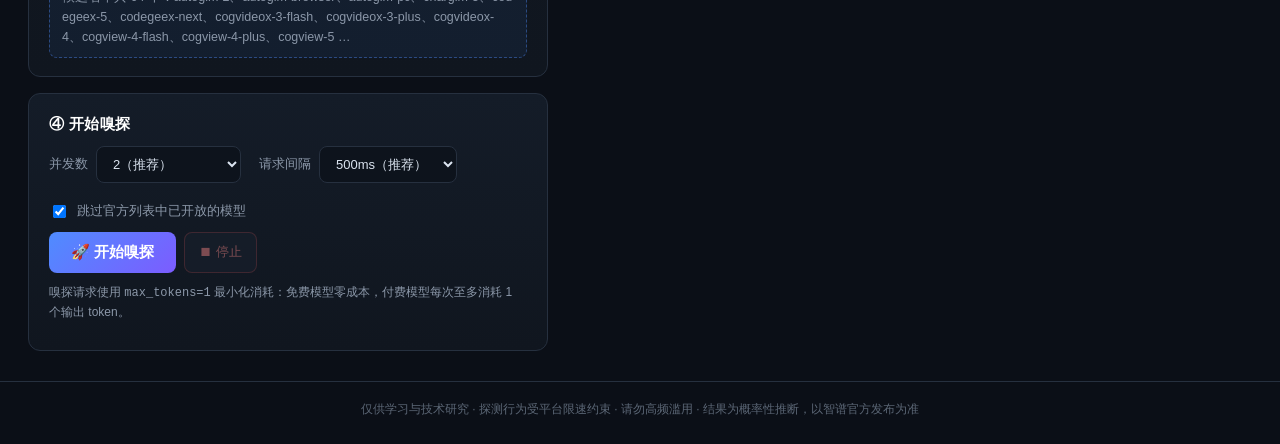
==== commit 26cc76d0: "candidate strategy: rebuild dictionary with glm-<ver>-preview forms, harden classifier codes, persis" ====
--- a/public/index.html
+++ b/public/index.html
@@ -53,6 +53,19 @@
         <button id="calibrateBtn" class="btn">错误形态校准</button>
       </div>
       <div id="baselineStatus" class="status-line" data-state="idle">尚未拉取</div>
+      <div class="row-btns">
+        <button id="hfWatchBtn" class="btn ghost">扫描 zai-org 新开源仓库（免 Key）</button>
+        <button id="exportDocsProbeBtn" class="btn ghost">导出文档页探测脚本（免 Key）</button>
+      </div>
+      <div id="hfStatus" class="status-line" data-state="idle">免 Key 旁路：HF 仓库扫描（浏览器直读）· 文档页探测（本机 curl 脚本）</div>
+      <div id="hfModelsBox" class="chips-box hidden">
+        <div class="chips-title">HuggingFace zai-org 最近仓库（悬停看创建时间与可试 API 名，橙色 = 30 天内新增）</div>
+        <div id="hfModelsChips" class="chips"></div>
+      </div>
+      <div id="openDiffBox" class="chips-box hidden">
+        <div class="chips-title">⚠️ 官方列表新增、内置词典未收录（以拉取结果为准，建议更新 OPEN_MODELS_SEED）</div>
+        <div id="openDiffChips" class="chips"></div>
+      </div>
       <div id="openModelsBox" class="chips-box hidden">
         <div class="chips-title">官方列表中的已开放模型（<span id="openModelsCount">0</span>）</div>
         <div id="openModelsChips" class="chips"></div>
--- a/public/style.css
+++ b/public/style.css
@@ -127,6 +127,8 @@
 .chip:hover { border-color: var(--accent); color: var(--text); }
 .chip.on { background: rgba(79, 140, 255, 0.14); border-color: var(--accent); color: #cfe0ff; }
 .chip.static { cursor: default; background: rgba(62, 207, 142, 0.10); border-color: rgba(62, 207, 142, 0.4); color: #b9ecd6; }
+/* 醒目 chip：官方列表新增 / HF 30 天内新仓库等需要人工关注的名字 */
+.chip.fresh { background: rgba(245, 185, 80, 0.13); border-color: rgba(245, 185, 80, 0.55); color: #ffd9a0; }
 .chips-box { margin-top: 10px; max-height: 180px; overflow: auto; }
 .chips-title { font-size: 12.5px; color: var(--text); font-weight: 600; margin: 8px 0 4px; }
 
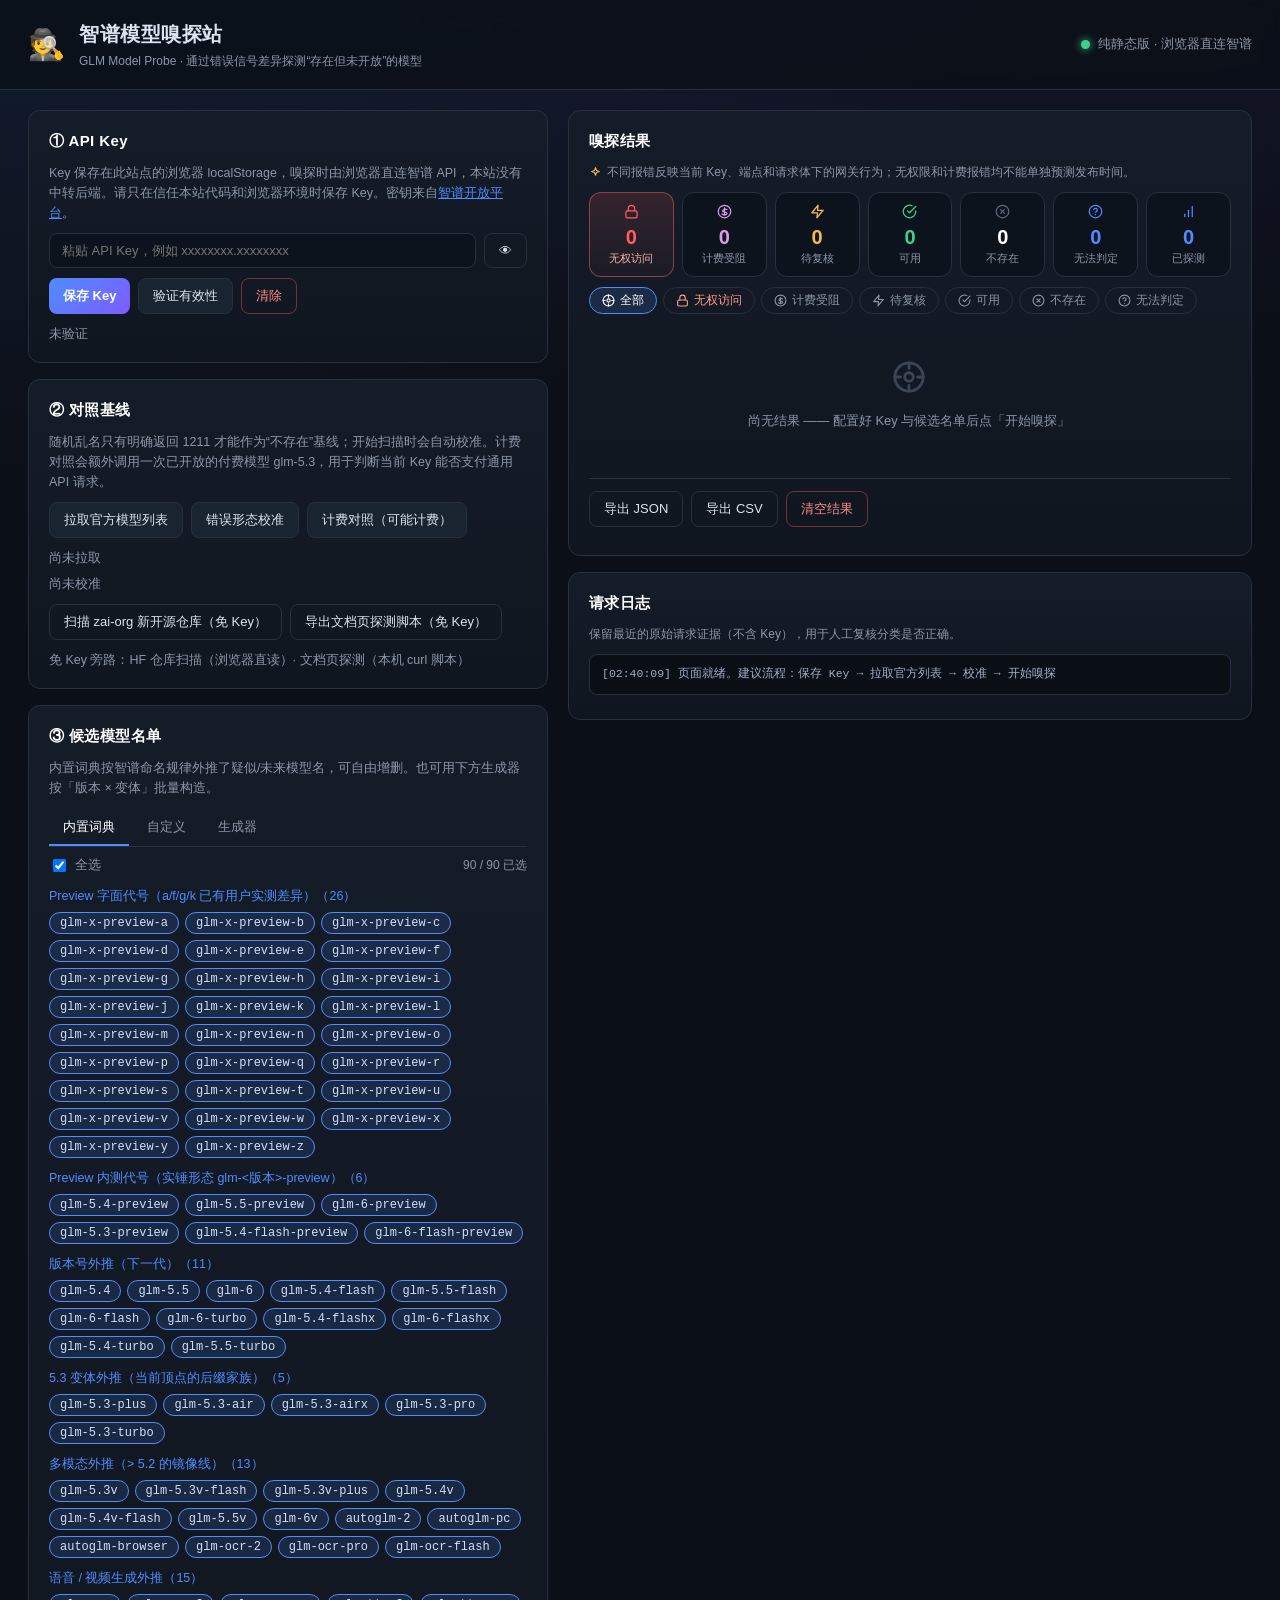
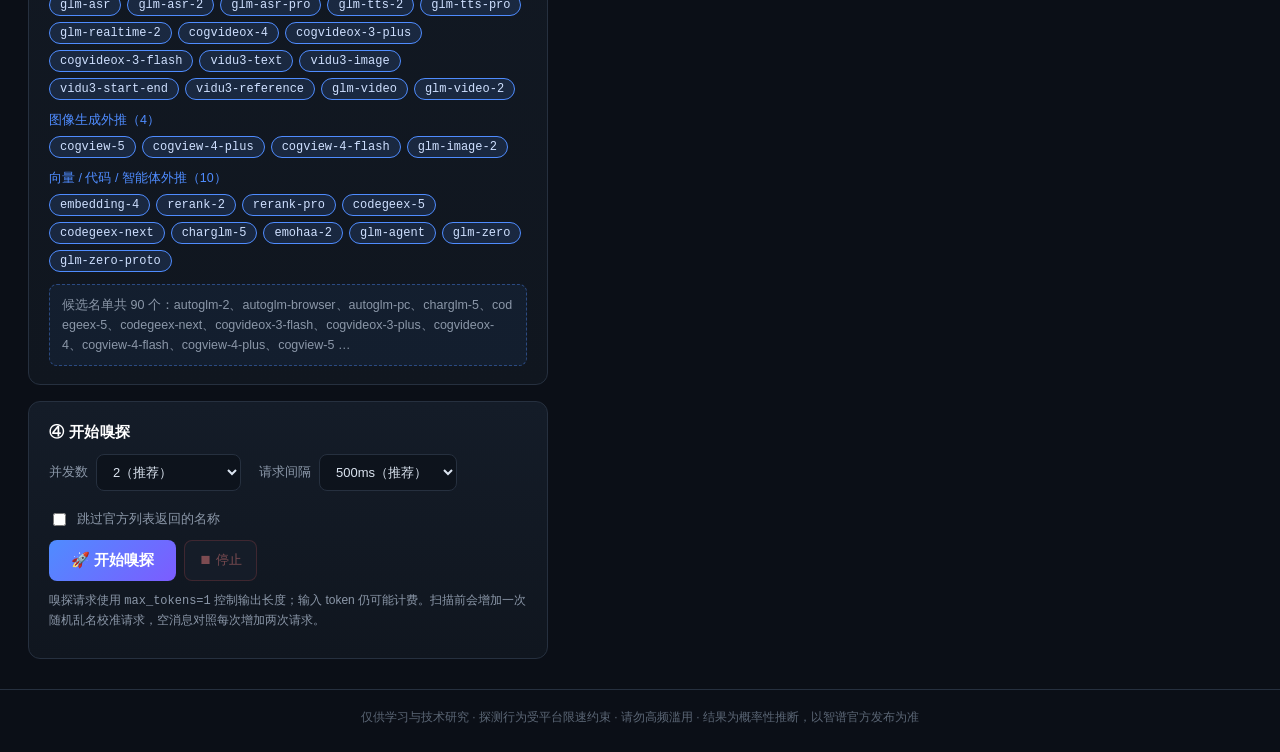
==== commit 80349d40: "Harden model probe classification and controls" ====
--- a/public/index.html
+++ b/public/index.html
@@ -31,7 +31,7 @@
     <!-- API Key -->
     <div class="card" id="cardKey">
       <h2>① API Key</h2>
-      <p class="hint">Key 只保存在你浏览器的 localStorage 中，嗅探时由你的浏览器<b>直连智谱官方 API</b>——本站为纯静态页面，任何服务器都不经手你的 Key 或请求。密钥来自<a href="https://www.bigmodel.cn/apikey/platform" target="_blank" rel="noopener">智谱开放平台</a>。</p>
+      <p class="hint">Key 保存在此站点的浏览器 localStorage，嗅探时由浏览器直连智谱 API，本站没有中转后端。请只在信任本站代码和浏览器环境时保存 Key。密钥来自<a href="https://www.bigmodel.cn/apikey/platform" target="_blank" rel="noopener">智谱开放平台</a>。</p>
       <div class="key-row">
         <input id="apiKeyInput" type="password" placeholder="粘贴 API Key，例如 xxxxxxxx.xxxxxxxx" autocomplete="off" spellcheck="false" />
         <button id="toggleKeyBtn" class="btn ghost" title="显示/隐藏">👁</button>
@@ -47,12 +47,14 @@
     <!-- 对照基线 -->
     <div class="card" id="cardBaseline">
       <h2>② 对照基线</h2>
-      <p class="hint">嗅探前建议先做两件事：<b>拉取官方模型列表</b>确认 Key 可用并得到“已开放”名单；<b>错误形态校准</b>用随机乱名记录“模型不存在”的真实报错，嗅探结果会与它比对，避免误判。</p>
+      <p class="hint">随机乱名只有明确返回 1211 才能作为“不存在”基线；开始扫描时会自动校准。计费对照会额外调用一次已开放的付费模型 glm-5.3，用于判断当前 Key 能否支付通用 API 请求。</p>
       <div class="row-btns">
         <button id="fetchModelsBtn" class="btn">拉取官方模型列表</button>
         <button id="calibrateBtn" class="btn">错误形态校准</button>
+        <button id="billingBtn" class="btn">计费对照（可能计费）</button>
       </div>
       <div id="baselineStatus" class="status-line" data-state="idle">尚未拉取</div>
+      <div id="billingStatus" class="status-line" data-state="idle">尚未校准</div>
       <div class="row-btns">
         <button id="hfWatchBtn" class="btn ghost">扫描 zai-org 新开源仓库（免 Key）</button>
         <button id="exportDocsProbeBtn" class="btn ghost">导出文档页探测脚本（免 Key）</button>
@@ -67,7 +69,7 @@
         <div id="openDiffChips" class="chips"></div>
       </div>
       <div id="openModelsBox" class="chips-box hidden">
-        <div class="chips-title">官方列表中的已开放模型（<span id="openModelsCount">0</span>）</div>
+        <div class="chips-title">官方列表返回的模型（<span id="openModelsCount">0</span>）</div>
         <div id="openModelsChips" class="chips"></div>
       </div>
       <div id="calibBox" class="calib-box hidden">
@@ -142,7 +144,7 @@
             <option value="2000">2s（极慢）</option>
           </select>
         </label>
-        <label class="chk"><input type="checkbox" id="skipOpen" checked /> 跳过官方列表中已开放的模型</label>
+        <label class="chk"><input type="checkbox" id="skipOpen" /> 跳过官方列表返回的名称</label>
       </div>
       <div class="row-btns">
         <button id="startBtn" class="btn primary big">🚀 开始嗅探</button>
@@ -152,7 +154,7 @@
         <div class="progress"><div id="progressBar"></div></div>
         <div class="progress-text" id="progressText">0 / 0</div>
       </div>
-      <p class="hint small">嗅探请求使用 <code>max_tokens=1</code> 最小化消耗：免费模型零成本，付费模型每次至多消耗 1 个输出 token。</p>
+      <p class="hint small">嗅探请求使用 <code>max_tokens=1</code> 控制输出长度；输入 token 仍可能计费。扫描前会增加一次随机乱名校准请求，空消息对照每次增加两次请求。</p>
     </div>
 
   </section>
@@ -162,10 +164,11 @@
 
     <div class="card sticky">
       <h2>嗅探结果</h2>
-      <p class="hint small key-hint"><span class="hint-ic" data-ic="sparkle"></span>「存在·无权」= 模型已存在但未对你开放——最有价值的信号，通常意味着新模型正在内测或即将发布。</p>
+      <p class="hint small key-hint"><span class="hint-ic" data-ic="sparkle"></span>不同报错反映当前 Key、端点和请求体下的网关行为；无权限和计费报错均不能单独预测发布时间。</p>
       <div class="stat-grid" id="statGrid">
-        <div class="stat s-locked"><span class="stat-ic" data-ic="locked"></span><b id="statLocked">0</b><span class="lbl">存在·无权</span></div>
-        <div class="stat s-likely"><span class="stat-ic" data-ic="likely"></span><b id="statLikely">0</b><span class="lbl">疑似存在</span></div>
+        <div class="stat s-locked"><span class="stat-ic" data-ic="locked"></span><b id="statLocked">0</b><span class="lbl">无权访问</span></div>
+        <div class="stat s-billing"><span class="stat-ic" data-ic="billing"></span><b id="statBilling">0</b><span class="lbl">计费受阻</span></div>
+        <div class="stat s-likely"><span class="stat-ic" data-ic="likely"></span><b id="statLikely">0</b><span class="lbl">待复核</span></div>
         <div class="stat s-open"><span class="stat-ic" data-ic="open"></span><b id="statOpen">0</b><span class="lbl">可用</span></div>
         <div class="stat s-notfound"><span class="stat-ic" data-ic="notfound"></span><b id="statNotFound">0</b><span class="lbl">不存在</span></div>
         <div class="stat s-unknown"><span class="stat-ic" data-ic="unknown"></span><b id="statUnknown">0</b><span class="lbl">无法判定</span></div>
@@ -174,8 +177,9 @@
 
       <div class="filters" id="filters">
         <button class="filter active" data-f="all">全部</button>
-        <button class="filter f-locked" data-f="locked">存在·无权</button>
-        <button class="filter f-likely" data-f="likely">疑似存在</button>
+        <button class="filter f-locked" data-f="locked">无权访问</button>
+        <button class="filter" data-f="billing">计费受阻</button>
+        <button class="filter f-likely" data-f="likely">待复核</button>
         <button class="filter f-open" data-f="open">可用</button>
         <button class="filter f-notfound" data-f="notfound">不存在</button>
         <button class="filter f-unknown" data-f="unknown">无法判定</button>
@@ -204,6 +208,7 @@
 </footer>
 
 <script src="candidates.js"></script>
+<script src="probe-logic.js"></script>
 <script src="app.js"></script>
 </body>
 </html>
--- a/public/style.css
+++ b/public/style.css
@@ -170,7 +170,7 @@
 .progress-text { text-align: right; font-size: 12px; color: var(--dim); margin-top: 4px; }
 
 /* ---------- 统计卡 ---------- */
-.stat-grid { display: grid; grid-template-columns: repeat(6, 1fr); gap: 8px; margin: 10px 0; }
+.stat-grid { display: grid; grid-template-columns: repeat(7, 1fr); gap: 8px; margin: 10px 0; }
 @media (max-width: 700px) { .stat-grid { grid-template-columns: repeat(3, 1fr); } }
 .stat {
   position: relative; overflow: hidden;
@@ -188,6 +188,7 @@
 .s-locked .stat-ic, .s-locked b { color: var(--fire); }
 .s-locked .lbl { color: #ffb3a7; }
 .s-likely .stat-ic, .s-likely b { color: var(--warn); }
+.s-billing .stat-ic, .s-billing b { color: #db9bea; }
 .s-open .stat-ic, .s-open b { color: var(--ok); }
 .s-unknown .stat-ic, .s-unknown b { color: var(--accent); }
 .s-total .stat-ic, .s-total b { color: var(--accent); }
@@ -239,10 +240,11 @@
   box-shadow: 0 2px 12px rgba(255, 93, 93, 0.35);
 }
 .r-likely .r-tile { background: rgba(245, 185, 80, 0.12); color: var(--warn); }
+.r-billing .r-tile { background: rgba(219, 155, 234, 0.12); color: #db9bea; }
 .r-notfound .r-tile { background: #161c26; color: #6b7686; }
 .r-unknown .r-tile { background: rgba(79, 140, 255, 0.10); color: var(--accent); }
 
-/* 「存在·无权」卡片：渐变描边 + 辉光，强调内测发现 */
+/* 明确的访问拒绝响应 */
 .result.r-locked {
   border: 1px solid transparent;
   background:
@@ -251,6 +253,10 @@
   box-shadow: 0 0 20px rgba(255, 93, 93, 0.20);
 }
 .result.r-likely { border-color: rgba(245, 185, 80, 0.4); }
+.result.r-billing { border-color: rgba(219, 155, 234, 0.4); }
+.r-change, .r-proof { margin-top: 5px; color: var(--warn); font-size: 12px; }
+.r-proof { color: var(--dim); }
+.probe-detail { margin-top: 8px; padding: 4px 9px; font-size: 11px; }
 
 .r-body { min-width: 0; }
 .r-head { display: flex; align-items: center; gap: 8px; flex-wrap: wrap; }
@@ -262,21 +268,10 @@
 }
 .b-open { color: var(--ok); border-color: rgba(62, 207, 142, 0.45); background: rgba(62, 207, 142, 0.08); }
 .b-locked { color: #ffd9d0; border-color: rgba(255, 93, 93, 0.6); background: rgba(255, 93, 93, 0.16); }
+.b-billing { color: #db9bea; border-color: rgba(219, 155, 234, 0.45); background: rgba(219, 155, 234, 0.08); }
 .b-likely { color: var(--warn); border-color: rgba(245, 185, 80, 0.45); background: rgba(245, 185, 80, 0.08); }
 .b-notfound { color: #6b7686; }
 .b-unknown { color: var(--accent); border-color: rgba(79, 140, 255, 0.4); }
-
-/* 内测标签：流光渐变 */
-.hot-tag {
-  display: inline-flex; align-items: center; gap: 4px;
-  font-size: 11px; padding: 2px 10px; border-radius: 999px;
-  color: #fff; font-style: normal; font-weight: 600;
-  background: linear-gradient(120deg, #ff5d5d, #f5b950, #ff5d5d);
-  background-size: 200% 100%;
-  animation: shimmer 2.4s linear infinite;
-}
-.hot-tag svg { width: 11px; height: 11px; }
-@keyframes shimmer { from { background-position: 0% 0; } to { background-position: 200% 0; } }
 
 /* 证据 chips 与消息行 */
 .r-chips { display: flex; gap: 6px; flex-wrap: wrap; margin-top: 7px; }
